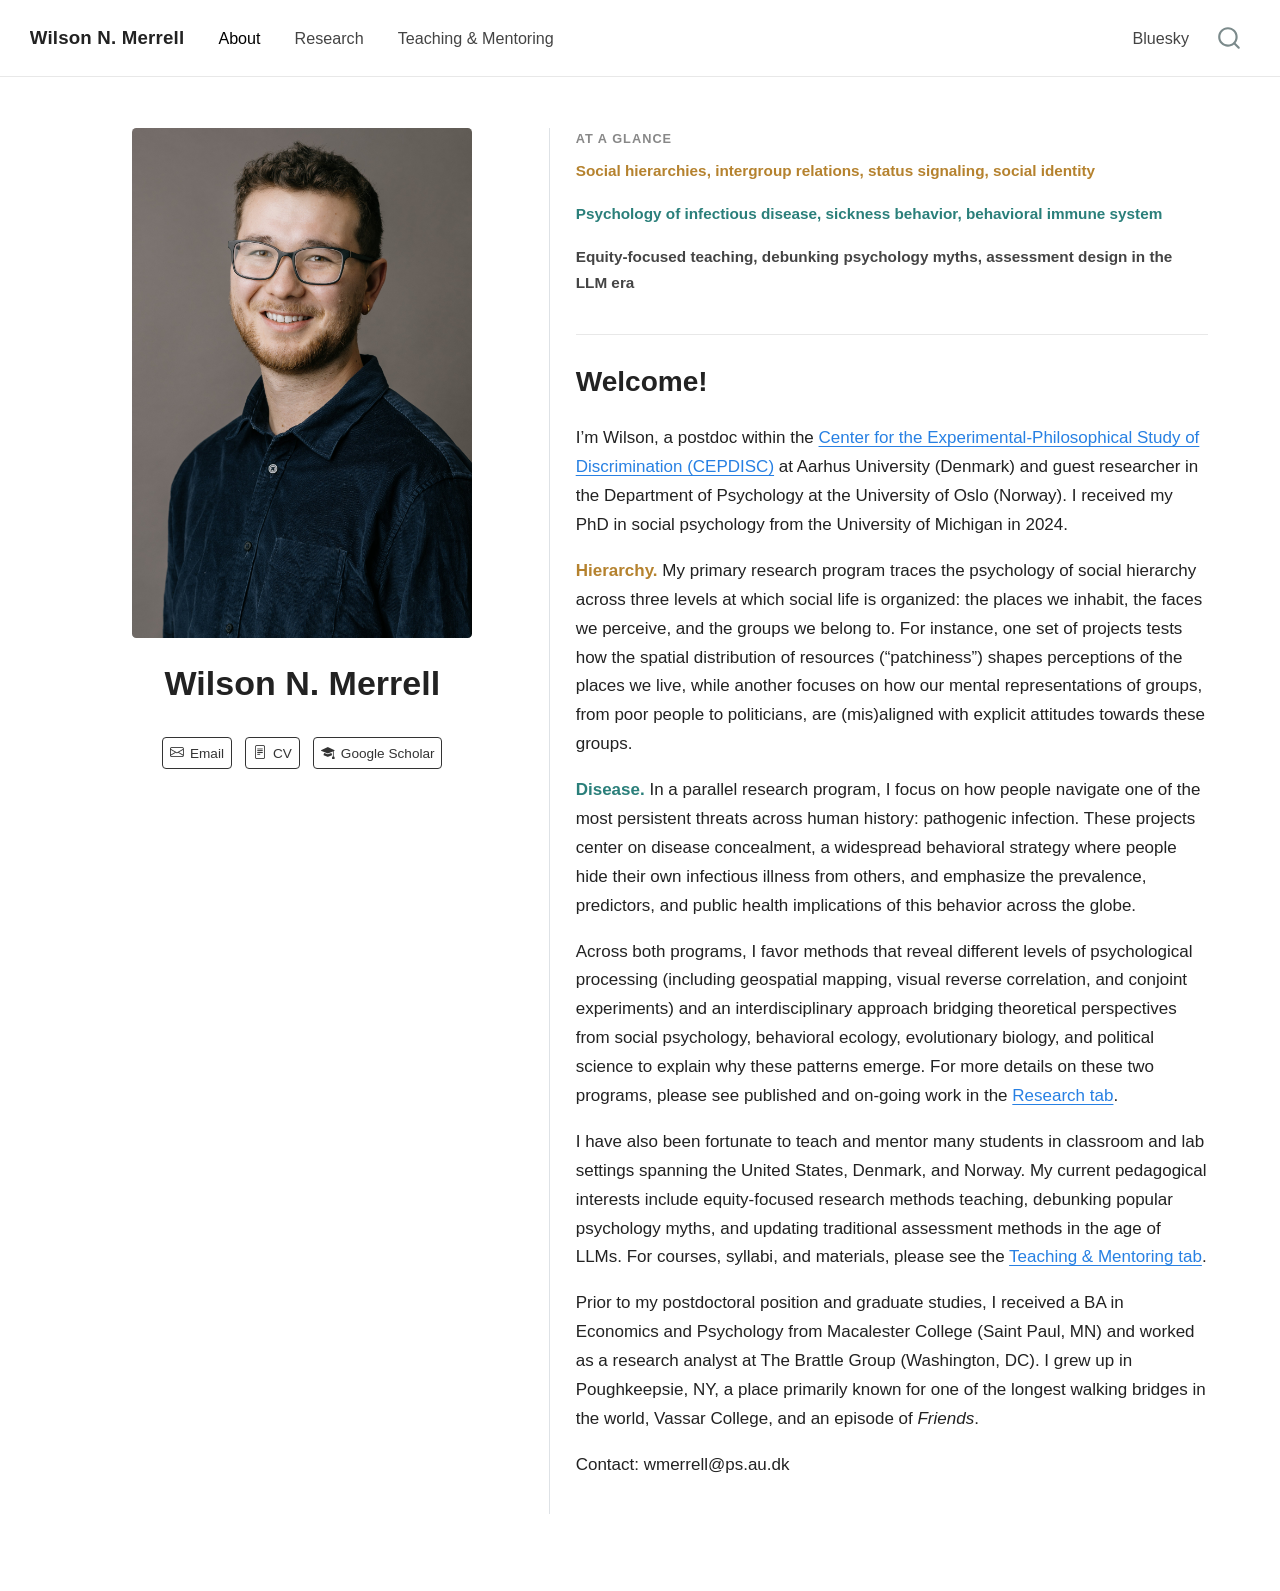
==== index.html @ 738766ba "Built site for gh-pages" ====
<!DOCTYPE html>
<html xmlns="http://www.w3.org/1999/xhtml" lang="en" xml:lang="en"><head>

<meta charset="utf-8">
<meta name="generator" content="quarto-1.10.18">

<meta name="viewport" content="width=device-width, initial-scale=1.0, user-scalable=yes">


<title>Wilson N. Merrell</title>
<style>
/* Default styles provided by pandoc.
** See https://pandoc.org/MANUAL.html#variables-for-html for config info.
*/
span.smallcaps{font-variant: small-caps;}
div.columns{display: flex; gap: 1.5em;}
div.column{flex: auto;}
@media screen {
div.columns{gap: min(4vw, 1.5em);}
div.column{overflow-x: auto;}
}
div.hanging-indent{margin-left: 1.5em; text-indent: -1.5em;}
ul.task-list{list-style: none;}
ul.task-list li input[type="checkbox"] {
  width: 0.8em;
  margin: 0 0.8em 0.2em -1em; /* quarto-specific, see https://github.com/quarto-dev/quarto-cli/issues/4556 */ 
  vertical-align: middle;
}
</style>


<script src="site_libs/quarto-nav/quarto-nav.js"></script>
<script src="site_libs/quarto-nav/headroom.min.js"></script>
<script src="site_libs/clipboard/clipboard.min.js"></script>
<script src="site_libs/quarto-search/autocomplete.umd.js"></script>
<script src="site_libs/quarto-search/fuse.min.js"></script>
<script src="site_libs/quarto-search/quarto-search.js"></script>
<meta name="quarto:offset" content="./">
<script src="site_libs/quarto-html/quarto.js" type="module"></script>
<script src="site_libs/quarto-html/tabsets/tabsets.js" type="module"></script>
<script src="site_libs/quarto-html/popper.min.js"></script>
<script src="site_libs/quarto-html/tippy.umd.min.js"></script>
<link href="site_libs/quarto-html/tippy.css" rel="stylesheet">
<link href="site_libs/quarto-html/quarto-syntax-highlighting-64a204ab8560d761af7679ceaba22944.css" rel="stylesheet" id="quarto-text-highlighting-styles">
<script src="site_libs/bootstrap/bootstrap.min.js"></script>
<link href="site_libs/bootstrap/bootstrap-icons.css" rel="stylesheet">
<link href="site_libs/bootstrap/bootstrap-e9e38fe0a8aa14e9d01fbd3919fcad00.min.css" rel="stylesheet" append-hash="true" id="quarto-bootstrap" data-mode="light">
<script id="quarto-search-options" type="application/json">{
  "location": "navbar",
  "copy-button": false,
  "collapse-after": 3,
  "panel-placement": "end",
  "type": "overlay",
  "limit": 50,
  "keyboard-shortcut": [
    "f",
    "/",
    "s"
  ],
  "show-item-context": false,
  "language": {
    "search-no-results-text": "No results",
    "search-matching-documents-text": "matching documents",
    "search-copy-link-title": "Copy link to search",
    "search-hide-matches-text": "Hide additional matches",
    "search-more-match-text": "more match in this document",
    "search-more-matches-text": "more matches in this document",
    "search-clear-button-title": "Clear",
    "search-text-placeholder": "",
    "search-detached-cancel-button-title": "Cancel",
    "search-submit-button-title": "Submit",
    "search-label": "Search"
  }
}</script>


<link rel="stylesheet" href="styles.css">
</head>

<body class="nav-fixed quarto-light">

<div id="quarto-search-results"></div>
  <header id="quarto-header" class="headroom fixed-top">
    <nav class="navbar navbar-expand-lg " data-bs-theme="dark">
      <div class="navbar-container container-fluid">
      <div class="navbar-brand-container mx-auto">
    <a class="navbar-brand" href="./index.html">
    <span class="navbar-title">Wilson N. Merrell</span>
    </a>
  </div>
            <div id="quarto-search" class="" title="Search"></div>
          <button class="navbar-toggler" type="button" data-bs-toggle="collapse" data-bs-target="#navbarCollapse" aria-controls="navbarCollapse" role="menu" aria-expanded="false" aria-label="Toggle navigation" onclick="if (window.quartoToggleHeadroom) { window.quartoToggleHeadroom(); }">
  <span class="navbar-toggler-icon"></span>
</button>
          <div class="collapse navbar-collapse" id="navbarCollapse">
            <ul class="navbar-nav navbar-nav-scroll me-auto">
  <li class="nav-item">
    <a class="nav-link active" href="./index.html" aria-current="page"> 
<span class="menu-text">About</span></a>
  </li>  
  <li class="nav-item">
    <a class="nav-link" href="./research.html"> 
<span class="menu-text">Research</span></a>
  </li>  
  <li class="nav-item">
    <a class="nav-link" href="./teaching-mentoring.html"> 
<span class="menu-text">Teaching &amp; Mentoring</span></a>
  </li>  
</ul>
            <ul class="navbar-nav navbar-nav-scroll ms-auto">
  <li class="nav-item">
    <a class="nav-link" href="https://bsky.app/profile/wilsonmerrell.bsky.social"> 
<span class="menu-text">Bluesky</span></a>
  </li>  
</ul>
          </div> <!-- /navcollapse -->
            <div class="quarto-navbar-tools">
</div>
      </div> <!-- /container-fluid -->
    </nav>
</header>
<!-- content -->
<div id="quarto-content" class="quarto-container page-columns page-rows-contents page-layout-full page-navbar">
<!-- sidebar -->
<!-- margin-sidebar -->
    
<!-- main -->
<div class="quarto-about-trestles column-page">
  <div class="about-entity">
    <img src="images/portrait.jpg" alt="Wilson N. Merrell" class="about-image
  rounded " style="width: 20em;">
<header id="title-block-header" class="quarto-title-block default">
<div class="quarto-title">
<h1 class="title">Wilson N. Merrell</h1>
</div>
<div class="quarto-title-meta column-page">
  </div>
</header>
    <div class="about-links">
  <a href="mailto:wmerrell@ps.au.dk" class="about-link" rel="" target="_blank">
    <i class="bi bi-envelope"></i>
     <span class="about-link-text">Email</span>
  </a>
  <a href="https://docs.google.com/document/d/1D-XhHOa9tuIj76mlPQodSLwbSvlDAktx/edit?usp=drive_link&amp;ouid=107821746053919011512&amp;rtpof=true&amp;sd=true" class="about-link" rel="noopener" target="_blank">
    <i class="bi bi-file-text"></i>
     <span class="about-link-text">CV</span>
  </a>
  <a href="https://scholar.google.com/citations?user=fwDh3l4AAAAJ&amp;hl=en" class="about-link" rel="noopener" target="_blank">
    <i class="bi bi-mortarboard-fill"></i>
     <span class="about-link-text">Google Scholar</span>
  </a>
</div>
  </div>
  <div class="about-contents"><main class="content column-page" id="quarto-document-content">
<div class="at-a-glance">
<div class="glance-label">
At a Glance
</div>
<p><span class="glance-line hierarchy">Social hierarchies, intergroup relations, status signaling, social identity</span></p>
<p><span class="glance-line disease">Psychology of infectious disease, sickness behavior, behavioral immune system</span></p>
<p><span class="glance-line pedagogy">Equity-focused teaching, debunking psychology myths, assessment design in the LLM era</span></p>
</div>
<section id="welcome" class="level2">
<h2 data-anchor-id="welcome">Welcome!</h2>
<p>I’m Wilson, a postdoc within the <a href="https://cepdisc.au.dk/">Center for the Experimental-Philosophical Study of Discrimination (CEPDISC)</a> at Aarhus University (Denmark) and guest researcher in the Department of Psychology at the University of Oslo (Norway). I received my PhD in social psychology from the University of Michigan in 2024.</p>
<p><span class="lead-in hierarchy">Hierarchy.</span> My primary research program traces the psychology of social hierarchy across three levels at which social life is organized: the places we inhabit, the faces we perceive, and the groups we belong to. For instance, one set of projects tests how the spatial distribution of resources (“patchiness”) shapes perceptions of the places we live, while another focuses on how our mental representations of groups, from poor people to politicians, are (mis)aligned with explicit attitudes towards these groups.</p>
<p><span class="lead-in disease">Disease.</span> In a parallel research program, I focus on how people navigate one of the most persistent threats across human history: pathogenic infection. These projects center on disease concealment, a widespread behavioral strategy where people hide their own infectious illness from others, and emphasize the prevalence, predictors, and public health implications of this behavior across the globe.</p>
<p>Across both programs, I favor methods that reveal different levels of psychological processing (including geospatial mapping, visual reverse correlation, and conjoint experiments) and an interdisciplinary approach bridging theoretical perspectives from social psychology, behavioral ecology, evolutionary biology, and political science to explain why these patterns emerge. For more details on these two programs, please see published and on-going work in the <a href="./research.html">Research tab</a>.</p>
<p>I have also been fortunate to teach and mentor many students in classroom and lab settings spanning the United States, Denmark, and Norway. My current pedagogical interests include equity-focused research methods teaching, debunking popular psychology myths, and updating traditional assessment methods in the age of LLMs. For courses, syllabi, and materials, please see the <a href="./teaching-mentoring.html">Teaching &amp; Mentoring tab</a>.</p>
<p>Prior to my postdoctoral position and graduate studies, I received a BA in Economics and Psychology from Macalester College (Saint Paul, MN) and worked as a research analyst at The Brattle Group (Washington, DC). I grew up in Poughkeepsie, NY, a place primarily known for one of the longest walking bridges in the world, Vassar College, and an episode of <em>Friends</em>.</p>
<p>Contact: wmerrell@ps.au.dk</p>


</section>
</main></div>
</div>
 <!-- /main -->
<script id="quarto-html-after-body" type="application/javascript">
  window.document.addEventListener("DOMContentLoaded", function (event) {
    const isCodeAnnotation = (el) => {
      for (const clz of el.classList) {
        if (clz.startsWith('code-annotation-')) {                     
          return true;
        }
      }
      return false;
    }
    const onCopySuccess = function(e) {
      // button target
      const button = e.trigger;
      // don't keep focus
      button.blur();
      // flash "checked"
      button.classList.add('code-copy-button-checked');
      var currentTitle = button.getAttribute("title");
      button.setAttribute("title", "Copied!");
      let tooltip;
      if (window.bootstrap) {
        button.setAttribute("data-bs-toggle", "tooltip");
        button.setAttribute("data-bs-placement", "left");
        button.setAttribute("data-bs-title", "Copied!");
        tooltip = new bootstrap.Tooltip(button, 
          { trigger: "manual", 
            customClass: "code-copy-button-tooltip",
            offset: [0, -8]});
        tooltip.show();    
      }
      setTimeout(function() {
        if (tooltip) {
          tooltip.hide();
          button.removeAttribute("data-bs-title");
          button.removeAttribute("data-bs-toggle");
          button.removeAttribute("data-bs-placement");
        }
        button.setAttribute("title", currentTitle);
        button.classList.remove('code-copy-button-checked');
      }, 1000);
      // clear code selection
      e.clearSelection();
    }
    const getTextToCopy = function(trigger) {
      const outerScaffold = trigger.parentElement.cloneNode(true);
      const codeEl = outerScaffold.querySelector('code');
      for (const childEl of codeEl.children) {
        if (isCodeAnnotation(childEl)) {
          childEl.remove();
        }
      }
      return codeEl.innerText;
    }
    const clipboard = new window.ClipboardJS('.code-copy-button:not([data-in-quarto-modal])', {
      text: getTextToCopy
    });
    clipboard.on('success', onCopySuccess);
    if (window.document.getElementById('quarto-embedded-source-code-modal')) {
      const clipboardModal = new window.ClipboardJS('.code-copy-button[data-in-quarto-modal]', {
        text: getTextToCopy,
        container: window.document.getElementById('quarto-embedded-source-code-modal')
      });
      clipboardModal.on('success', onCopySuccess);
    }
      var localhostRegex = new RegExp(/^(?:http|https):\/\/localhost\:?[0-9]*\//);
      var mailtoRegex = new RegExp(/^mailto:/);
        var filterRegex = new RegExp("https:\/\/wnmerrell\.github\.io\/personal-website\/");
      var isInternal = (href) => {
          return filterRegex.test(href) || localhostRegex.test(href) || mailtoRegex.test(href);
      }
      // Inspect non-navigation links and adorn them if external
     var links = window.document.querySelectorAll('a[href]:not(.nav-link):not(.navbar-brand):not(.toc-action):not(.sidebar-link):not(.sidebar-item-toggle):not(.pagination-link):not(.no-external):not([aria-hidden]):not(.dropdown-item):not(.quarto-navigation-tool):not(.about-link)');
      for (var i=0; i<links.length; i++) {
        const link = links[i];
        if (!isInternal(link.href)) {
          // undo the damage that might have been done by quarto-nav.js in the case of
          // links that we want to consider external
          if (link.dataset.originalHref !== undefined) {
            link.href = link.dataset.originalHref;
          }
        }
      }
    function tippyHover(el, contentFn, onTriggerFn, onUntriggerFn) {
      const config = {
        allowHTML: true,
        maxWidth: 500,
        delay: 100,
        arrow: false,
        appendTo: function(el) {
            return el.parentElement;
        },
        interactive: true,
        interactiveBorder: 10,
        theme: 'quarto',
        placement: 'bottom-start',
      };
      if (contentFn) {
        config.content = contentFn;
      }
      if (onTriggerFn) {
        config.onTrigger = onTriggerFn;
      }
      if (onUntriggerFn) {
        config.onUntrigger = onUntriggerFn;
      }
      window.tippy(el, config); 
    }
    const noterefs = window.document.querySelectorAll('a[role="doc-noteref"]');
    for (var i=0; i<noterefs.length; i++) {
      const ref = noterefs[i];
      tippyHover(ref, function() {
        // use id or data attribute instead here
        let href = ref.getAttribute('data-footnote-href') || ref.getAttribute('href');
        try { href = new URL(href).hash; } catch {}
        const id = href.replace(/^#\/?/, "");
        const note = window.document.getElementById(id);
        if (note) {
          return note.innerHTML;
        } else {
          return "";
        }
      });
    }
    const xrefs = window.document.querySelectorAll('a.quarto-xref');
    const processXRef = (id, note) => {
      // Strip column container classes
      const stripColumnClz = (el) => {
        el.classList.remove("page-full", "page-columns");
        if (el.children) {
          for (const child of el.children) {
            stripColumnClz(child);
          }
        }
      }
      stripColumnClz(note)
      if (id === null || id.startsWith('sec-')) {
        // Special case sections, only their first couple elements
        const container = document.createElement("div");
        if (note.children && note.children.length > 2) {
          container.appendChild(note.children[0].cloneNode(true));
          for (let i = 1; i < note.children.length; i++) {
            const child = note.children[i];
            if (child.tagName === "P" && child.innerText === "") {
              continue;
            } else {
              container.appendChild(child.cloneNode(true));
              break;
            }
          }
          if (window.Quarto?.typesetMath) {
            window.Quarto.typesetMath(container);
          }
          return container.innerHTML
        } else {
          if (window.Quarto?.typesetMath) {
            window.Quarto.typesetMath(note);
          }
          return note.innerHTML;
        }
      } else {
        // Remove any anchor links if they are present
        const anchorLink = note.querySelector('a.anchorjs-link');
        if (anchorLink) {
          anchorLink.remove();
        }
        if (window.Quarto?.typesetMath) {
          window.Quarto.typesetMath(note);
        }
        if (note.classList.contains("callout")) {
          return note.outerHTML;
        } else {
          return note.innerHTML;
        }
      }
    }
    for (var i=0; i<xrefs.length; i++) {
      const xref = xrefs[i];
      tippyHover(xref, undefined, function(instance) {
        instance.disable();
        let url = xref.getAttribute('href');
        let hash = undefined; 
        if (url.startsWith('#')) {
          hash = url;
        } else {
          try { hash = new URL(url).hash; } catch {}
        }
        if (hash) {
          const id = hash.replace(/^#\/?/, "");
          const note = window.document.getElementById(id);
          if (note !== null) {
            try {
              const html = processXRef(id, note.cloneNode(true));
              instance.setContent(html);
            } finally {
              instance.enable();
              instance.show();
            }
          } else {
            // See if we can fetch this
            fetch(url.split('#')[0])
            .then(res => res.text())
            .then(html => {
              const parser = new DOMParser();
              const htmlDoc = parser.parseFromString(html, "text/html");
              const note = htmlDoc.getElementById(id);
              if (note !== null) {
                const html = processXRef(id, note);
                instance.setContent(html);
              } 
            }).finally(() => {
              instance.enable();
              instance.show();
            });
          }
        } else {
          // See if we can fetch a full url (with no hash to target)
          // This is a special case and we should probably do some content thinning / targeting
          fetch(url)
          .then(res => res.text())
          .then(html => {
            const parser = new DOMParser();
            const htmlDoc = parser.parseFromString(html, "text/html");
            const note = htmlDoc.querySelector('main.content');
            if (note !== null) {
              // This should only happen for chapter cross references
              // (since there is no id in the URL)
              // remove the first header
              if (note.children.length > 0 && note.children[0].tagName === "HEADER") {
                note.children[0].remove();
              }
              const html = processXRef(null, note);
              instance.setContent(html);
            } 
          }).finally(() => {
            instance.enable();
            instance.show();
          });
        }
      }, function(instance) {
      });
    }
        let selectedAnnoteEl;
        const selectorForAnnotation = ( cell, annotation) => {
          let cellAttr = 'data-code-cell="' + cell + '"';
          let lineAttr = 'data-code-annotation="' +  annotation + '"';
          const selector = 'span[' + cellAttr + '][' + lineAttr + ']';
          return selector;
        }
        const selectCodeLines = (annoteEl) => {
          const doc = window.document;
          const targetCell = annoteEl.getAttribute("data-target-cell");
          const targetAnnotation = annoteEl.getAttribute("data-target-annotation");
          const annoteSpan = window.document.querySelector(selectorForAnnotation(targetCell, targetAnnotation));
          const lines = annoteSpan.getAttribute("data-code-lines").split(",");
          const lineIds = lines.map((line) => {
            return targetCell + "-" + line;
          })
          let top = null;
          let height = null;
          let parent = null;
          if (lineIds.length > 0) {
              //compute the position of the single el (top and bottom and make a div)
              const el = window.document.getElementById(lineIds[0]);
              top = el.offsetTop;
              height = el.offsetHeight;
              parent = el.parentElement.parentElement;
            if (lineIds.length > 1) {
              const lastEl = window.document.getElementById(lineIds[lineIds.length - 1]);
              const bottom = lastEl.offsetTop + lastEl.offsetHeight;
              height = bottom - top;
            }
            if (top !== null && height !== null && parent !== null) {
              // cook up a div (if necessary) and position it 
              let div = window.document.getElementById("code-annotation-line-highlight");
              if (div === null) {
                div = window.document.createElement("div");
                div.setAttribute("id", "code-annotation-line-highlight");
                div.style.position = 'absolute';
                parent.appendChild(div);
              }
              div.style.top = top - 2 + "px";
              div.style.height = height + 4 + "px";
              div.style.left = 0;
              let gutterDiv = window.document.getElementById("code-annotation-line-highlight-gutter");
              if (gutterDiv === null) {
                gutterDiv = window.document.createElement("div");
                gutterDiv.setAttribute("id", "code-annotation-line-highlight-gutter");
                gutterDiv.style.position = 'absolute';
                const codeCell = window.document.getElementById(targetCell);
                const gutter = codeCell.querySelector('.code-annotation-gutter');
                gutter.appendChild(gutterDiv);
              }
              gutterDiv.style.top = top - 2 + "px";
              gutterDiv.style.height = height + 4 + "px";
            }
            selectedAnnoteEl = annoteEl;
          }
        };
        const unselectCodeLines = () => {
          const elementsIds = ["code-annotation-line-highlight", "code-annotation-line-highlight-gutter"];
          elementsIds.forEach((elId) => {
            const div = window.document.getElementById(elId);
            if (div) {
              div.remove();
            }
          });
          selectedAnnoteEl = undefined;
        };
          // Handle positioning of the toggle
      window.addEventListener(
        "resize",
        throttle(() => {
          elRect = undefined;
          if (selectedAnnoteEl) {
            selectCodeLines(selectedAnnoteEl);
          }
        }, 10)
      );
      function throttle(fn, ms) {
      let throttle = false;
      let timer;
        return (...args) => {
          if(!throttle) { // first call gets through
              fn.apply(this, args);
              throttle = true;
          } else { // all the others get throttled
              if(timer) clearTimeout(timer); // cancel #2
              timer = setTimeout(() => {
                fn.apply(this, args);
                timer = throttle = false;
              }, ms);
          }
        };
      }
        // Attach click handler to the DT
        const annoteDls = window.document.querySelectorAll('dt[data-target-cell]');
        for (const annoteDlNode of annoteDls) {
          annoteDlNode.addEventListener('click', (event) => {
            const clickedEl = event.target;
            if (clickedEl !== selectedAnnoteEl) {
              unselectCodeLines();
              const activeEl = window.document.querySelector('dt[data-target-cell].code-annotation-active');
              if (activeEl) {
                activeEl.classList.remove('code-annotation-active');
              }
              selectCodeLines(clickedEl);
              clickedEl.classList.add('code-annotation-active');
            } else {
              // Unselect the line
              unselectCodeLines();
              clickedEl.classList.remove('code-annotation-active');
            }
          });
        }
    const findCites = (el) => {
      const parentEl = el.parentElement;
      if (parentEl) {
        const cites = parentEl.dataset.cites;
        if (cites) {
          return {
            el,
            cites: cites.split(' ')
          };
        } else {
          return findCites(el.parentElement)
        }
      } else {
        return undefined;
      }
    };
    var bibliorefs = window.document.querySelectorAll('a[role="doc-biblioref"]');
    for (var i=0; i<bibliorefs.length; i++) {
      const ref = bibliorefs[i];
      const citeInfo = findCites(ref);
      if (citeInfo) {
        tippyHover(citeInfo.el, function() {
          var popup = window.document.createElement('div');
          citeInfo.cites.forEach(function(cite) {
            var citeDiv = window.document.createElement('div');
            citeDiv.classList.add('hanging-indent');
            citeDiv.classList.add('csl-entry');
            var biblioDiv = window.document.getElementById('ref-' + cite);
            if (biblioDiv) {
              citeDiv.innerHTML = biblioDiv.innerHTML;
            }
            popup.appendChild(citeDiv);
          });
          return popup.innerHTML;
        });
      }
    }
  });
  </script>
</div> <!-- /content -->
<script type="text/javascript" src="https://d1bxh8uas1mnw7.cloudfront.net/assets/embed.js"></script>
<script data-goatcounter="https://wilsonmerrell.goatcounter.com/count" async="" src="//gc.zgo.at/count.js"></script>




</body></html>
---- site_libs/quarto-html/tippy.css ----
.tippy-box[data-animation=fade][data-state=hidden]{opacity:0}[data-tippy-root]{max-width:calc(100vw - 10px)}.tippy-box{position:relative;background-color:#333;color:#fff;border-radius:4px;font-size:14px;line-height:1.4;white-space:normal;outline:0;transition-property:transform,visibility,opacity}.tippy-box[data-placement^=top]>.tippy-arrow{bottom:0}.tippy-box[data-placement^=top]>.tippy-arrow:before{bottom:-7px;left:0;border-width:8px 8px 0;border-top-color:initial;transform-origin:center top}.tippy-box[data-placement^=bottom]>.tippy-arrow{top:0}.tippy-box[data-placement^=bottom]>.tippy-arrow:before{top:-7px;left:0;border-width:0 8px 8px;border-bottom-color:initial;transform-origin:center bottom}.tippy-box[data-placement^=left]>.tippy-arrow{right:0}.tippy-box[data-placement^=left]>.tippy-arrow:before{border-width:8px 0 8px 8px;border-left-color:initial;right:-7px;transform-origin:center left}.tippy-box[data-placement^=right]>.tippy-arrow{left:0}.tippy-box[data-placement^=right]>.tippy-arrow:before{left:-7px;border-width:8px 8px 8px 0;border-right-color:initial;transform-origin:center right}.tippy-box[data-inertia][data-state=visible]{transition-timing-function:cubic-bezier(.54,1.5,.38,1.11)}.tippy-arrow{width:16px;height:16px;color:#333}.tippy-arrow:before{content:"";position:absolute;border-color:transparent;border-style:solid}.tippy-content{position:relative;padding:5px 9px;z-index:1}
---- site_libs/quarto-html/quarto-syntax-highlighting-64a204ab8560d761af7679ceaba22944.css ----
/* quarto syntax highlight colors */
:root {
  --quarto-hl-ot-color: #003B4F;
  --quarto-hl-at-color: #657422;
  --quarto-hl-ss-color: #20794D;
  --quarto-hl-an-color: #5E5E5E;
  --quarto-hl-fu-color: #4758AB;
  --quarto-hl-st-color: #20794D;
  --quarto-hl-cf-color: #003B4F;
  --quarto-hl-op-color: #5E5E5E;
  --quarto-hl-er-color: #AD0000;
  --quarto-hl-bn-color: #AD0000;
  --quarto-hl-al-color: #AD0000;
  --quarto-hl-va-color: #111111;
  --quarto-hl-bu-color: inherit;
  --quarto-hl-ex-color: inherit;
  --quarto-hl-pp-color: #AD0000;
  --quarto-hl-in-color: #5E5E5E;
  --quarto-hl-vs-color: #20794D;
  --quarto-hl-wa-color: #5E5E5E;
  --quarto-hl-do-color: #5E5E5E;
  --quarto-hl-im-color: #00769E;
  --quarto-hl-ch-color: #20794D;
  --quarto-hl-dt-color: #AD0000;
  --quarto-hl-fl-color: #AD0000;
  --quarto-hl-co-color: #5E5E5E;
  --quarto-hl-cv-color: #5E5E5E;
  --quarto-hl-cn-color: #8f5902;
  --quarto-hl-sc-color: #5E5E5E;
  --quarto-hl-dv-color: #AD0000;
  --quarto-hl-kw-color: #003B4F;
}

/* other quarto variables */
:root {
  --quarto-font-monospace: SFMono-Regular, Menlo, Monaco, Consolas, "Liberation Mono", "Courier New", monospace;
}

/* syntax highlight based on Pandoc's rules */
pre > code.sourceCode > span {
  color: #003B4F;
}

code.sourceCode > span {
  color: #003B4F;
}

div.sourceCode,
div.sourceCode pre.sourceCode {
  color: #003B4F;
}

/* Normal */
code span {
  color: #003B4F;
}

/* Alert */
code span.al {
  color: #AD0000;
  font-style: inherit;
}

/* Annotation */
code span.an {
  color: #5E5E5E;
  font-style: inherit;
}

/* Attribute */
code span.at {
  color: #657422;
  font-style: inherit;
}

/* BaseN */
code span.bn {
  color: #AD0000;
  font-style: inherit;
}

/* BuiltIn */
code span.bu {
  font-style: inherit;
}

/* ControlFlow */
code span.cf {
  color: #003B4F;
  font-weight: bold;
  font-style: inherit;
}

/* Char */
code span.ch {
  color: #20794D;
  font-style: inherit;
}

/* Constant */
code span.cn {
  color: #8f5902;
  font-style: inherit;
}

/* Comment */
code span.co {
  color: #5E5E5E;
  font-style: inherit;
}

/* CommentVar */
code span.cv {
  color: #5E5E5E;
  font-style: italic;
}

/* Documentation */
code span.do {
  color: #5E5E5E;
  font-style: italic;
}

/* DataType */
code span.dt {
  color: #AD0000;
  font-style: inherit;
}

/* DecVal */
code span.dv {
  color: #AD0000;
  font-style: inherit;
}

/* Error */
code span.er {
  color: #AD0000;
  font-style: inherit;
}

/* Extension */
code span.ex {
  font-style: inherit;
}

/* Float */
code span.fl {
  color: #AD0000;
  font-style: inherit;
}

/* Function */
code span.fu {
  color: #4758AB;
  font-style: inherit;
}

/* Import */
code span.im {
  color: #00769E;
  font-style: inherit;
}

/* Information */
code span.in {
  color: #5E5E5E;
  font-style: inherit;
}

/* Keyword */
code span.kw {
  color: #003B4F;
  font-weight: bold;
  font-style: inherit;
}

/* Operator */
code span.op {
  color: #5E5E5E;
  font-style: inherit;
}

/* Other */
code span.ot {
  color: #003B4F;
  font-style: inherit;
}

/* Preprocessor */
code span.pp {
  color: #AD0000;
  font-style: inherit;
}

/* SpecialChar */
code span.sc {
  color: #5E5E5E;
  font-style: inherit;
}

/* SpecialString */
code span.ss {
  color: #20794D;
  font-style: inherit;
}

/* String */
code span.st {
  color: #20794D;
  font-style: inherit;
}

/* Variable */
code span.va {
  color: #111111;
  font-style: inherit;
}

/* VerbatimString */
code span.vs {
  color: #20794D;
  font-style: inherit;
}

/* Warning */
code span.wa {
  color: #5E5E5E;
  font-style: italic;
}

.prevent-inlining {
  content: "</";
}

/*# sourceMappingURL=9d8d5bb603a83b8298b89080a598c93b.css.map */
---- styles.css ----
/* ─── Typography & Body ─────────────────────────────────────────── */
body {
  font-family: "Helvetica Neue", Helvetica, Arial, sans-serif;
  font-size: 1rem;
  line-height: 1.7;
  color: #222;
}

/* ─── Research-program accent colors ────────────────────────────── */
:root {
  --accent-hierarchy: #b5822e;
  --accent-disease: #2a7f7a;
}

.lead-in {
  font-weight: 700;
}

.lead-in.hierarchy {
  color: var(--accent-hierarchy);
}

.lead-in.disease {
  color: var(--accent-disease);
}

/* ─── At a Glance block ──────────────────────────────────────────── */
.at-a-glance {
  margin-bottom: 1.75rem;
  padding-bottom: 1.25rem;
  border-bottom: 1px solid #e8e8e8;
}

.glance-label {
  font-size: 0.75rem;
  font-weight: 700;
  letter-spacing: 0.08em;
  text-transform: uppercase;
  color: #888;
  margin-bottom: 0.5rem;
}

.glance-line {
  display: block;
  font-size: 0.9rem;
  font-weight: 600;
  margin: 0.3rem 0;
}

.glance-line.hierarchy {
  color: var(--accent-hierarchy);
}

.glance-line.disease {
  color: var(--accent-disease);
}

.glance-line.pedagogy {
  color: #444;
}

/* ─── Navbar ────────────────────────────────────────────────────── */
.navbar {
  border-bottom: 1px solid #e8e8e8;
  padding: 1rem 1.5rem;
}

.navbar-brand {
  font-weight: 600;
  font-size: 1.1rem;
  letter-spacing: 0.01em;
  color: #222 !important;
}

.navbar-nav .nav-link {
  color: #444 !important;
  font-size: 0.95rem;
  padding: 0 1rem !important;
}

.navbar-nav .nav-link:hover,
.navbar-nav .nav-link.active {
  color: #000 !important;
}

/* ─── About / Home page (trestles template) ─────────────────────── */
#quarto-content .about-entity .about-image {
  border-radius: 6px;
  max-width: 100%;
  object-fit: cover;
}

.about-entity .about-links {
  margin-top: 1rem;
}

.about-link {
  border: 1px solid #ccc;
  color: #333 !important;
  border-radius: 4px;
  font-size: 0.875rem;
}

.about-link:hover {
  background-color: #f5f5f5;
  border-color: #999;
}

/* ─── Research page two-column layout ───────────────────────────── */
.research-columns {
  display: grid;
  grid-template-columns: repeat(auto-fit, minmax(340px, 1fr));
  gap: 4rem;
  align-items: start;
}

@media (min-width: 768px) {
  .research-column + .research-column {
    border-left: 1px solid #d8d8d8;
    padding-left: 2.5rem;
  }
}

.research-column {
  border-top: 3px solid transparent;
  padding-top: 1.25rem;
}

.research-column.hierarchy {
  border-top-color: var(--accent-hierarchy);
}

.research-column.disease {
  border-top-color: var(--accent-disease);
}

.research-column.hierarchy h2 {
  color: var(--accent-hierarchy);
}

.research-column.disease h2 {
  color: var(--accent-disease);
}

.research-column.hierarchy details summary::before {
  color: var(--accent-hierarchy);
}

.research-column.disease details summary::before {
  color: var(--accent-disease);
}

/* ─── Teaching page banner ───────────────────────────────────────── */
.teaching-banner {
  width: 100%;
  max-width: 600px;
  border-radius: 6px;
  display: block;
  margin-bottom: 1.5rem;
}

/* ─── Research page banners ─────────────────────────────────────── */
.research-banner {
  width: 100%;
  max-width: 420px;
  height: 200px;
  object-fit: cover;
  border-radius: 6px;
  display: block;
  margin-bottom: 1rem;
}

/* ─── Publication lists ─────────────────────────────────────────── */
.quarto-title-block {
  margin-bottom: 1.5rem;
}

p + p {
  margin-top: 0.25rem;
}

/* ─── General link colors ────────────────────────────────────────── */
a {
  color: #2780e3;
}

a:hover {
  color: #1a5fad;
}

/* ─── Horizontal rules ──────────────────────────────────────────── */
hr {
  border: none;
  border-top: 1px solid #e8e8e8;
  margin: 2rem 0;
}

/* ─── Collapsible publication sections ──────────────────────────── */
details {
  margin: 1.5rem 0;
  border-top: 1px solid #e8e8e8;
  padding-top: 0.75rem;
}

details summary {
  cursor: pointer;
  font-weight: 600;
  font-size: 1.05rem;
  list-style: none;
}

details summary::-webkit-details-marker {
  display: none;
}

details summary::before {
  content: "▸";
  display: inline-block;
  width: 1em;
  transition: transform 0.15s ease;
}

details[open] summary::before {
  transform: rotate(90deg);
}

details summary ~ * {
  margin-top: 1rem;
}

/* ─── Publication entries with Altmetric badges ─────────────────── */
.pub-entry {
  display: flex;
  align-items: flex-start;
  justify-content: space-between;
  gap: 1.25rem;
  margin-bottom: 1.25rem;
}

.pub-entry .pub-citation {
  flex: 1;
}

.pub-entry .altmetric-embed {
  flex-shrink: 0;
  margin-top: 0.15rem;
}

/* ─── Footer ────────────────────────────────────────────────────── */
.nav-footer {
  border-top: 1px solid #e8e8e8;
  font-size: 0.8rem;
  color: #888;
}
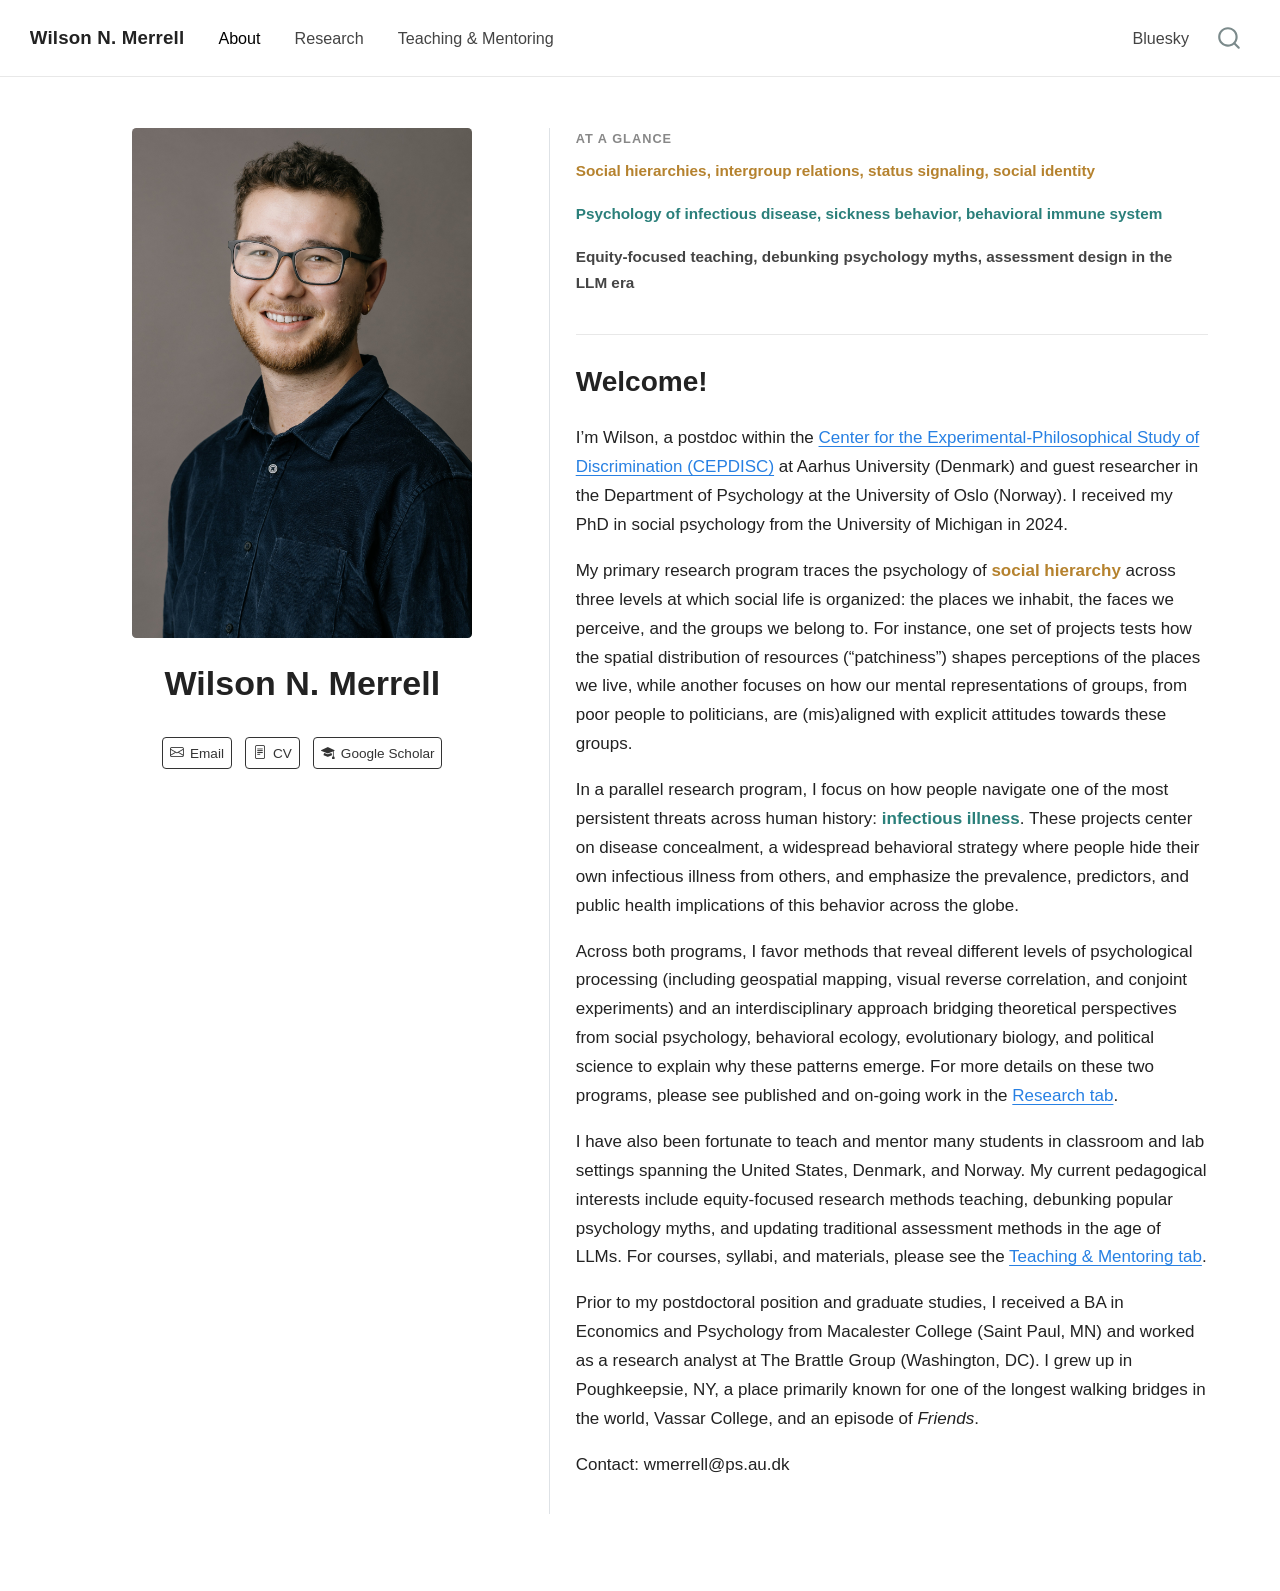
==== commit e9232237: "Built site for gh-pages" ====
--- a/index.html
+++ b/index.html
@@ -163,8 +163,8 @@
 <section id="welcome" class="level2">
 <h2 data-anchor-id="welcome">Welcome!</h2>
 <p>I’m Wilson, a postdoc within the <a href="https://cepdisc.au.dk/">Center for the Experimental-Philosophical Study of Discrimination (CEPDISC)</a> at Aarhus University (Denmark) and guest researcher in the Department of Psychology at the University of Oslo (Norway). I received my PhD in social psychology from the University of Michigan in 2024.</p>
-<p><span class="lead-in hierarchy">Hierarchy.</span> My primary research program traces the psychology of social hierarchy across three levels at which social life is organized: the places we inhabit, the faces we perceive, and the groups we belong to. For instance, one set of projects tests how the spatial distribution of resources (“patchiness”) shapes perceptions of the places we live, while another focuses on how our mental representations of groups, from poor people to politicians, are (mis)aligned with explicit attitudes towards these groups.</p>
-<p><span class="lead-in disease">Disease.</span> In a parallel research program, I focus on how people navigate one of the most persistent threats across human history: pathogenic infection. These projects center on disease concealment, a widespread behavioral strategy where people hide their own infectious illness from others, and emphasize the prevalence, predictors, and public health implications of this behavior across the globe.</p>
+<p>My primary research program traces the psychology of <span class="lead-in hierarchy">social hierarchy</span> across three levels at which social life is organized: the places we inhabit, the faces we perceive, and the groups we belong to. For instance, one set of projects tests how the spatial distribution of resources (“patchiness”) shapes perceptions of the places we live, while another focuses on how our mental representations of groups, from poor people to politicians, are (mis)aligned with explicit attitudes towards these groups.</p>
+<p>In a parallel research program, I focus on how people navigate one of the most persistent threats across human history: <span class="lead-in disease">infectious illness</span>. These projects center on disease concealment, a widespread behavioral strategy where people hide their own infectious illness from others, and emphasize the prevalence, predictors, and public health implications of this behavior across the globe.</p>
 <p>Across both programs, I favor methods that reveal different levels of psychological processing (including geospatial mapping, visual reverse correlation, and conjoint experiments) and an interdisciplinary approach bridging theoretical perspectives from social psychology, behavioral ecology, evolutionary biology, and political science to explain why these patterns emerge. For more details on these two programs, please see published and on-going work in the <a href="./research.html">Research tab</a>.</p>
 <p>I have also been fortunate to teach and mentor many students in classroom and lab settings spanning the United States, Denmark, and Norway. My current pedagogical interests include equity-focused research methods teaching, debunking popular psychology myths, and updating traditional assessment methods in the age of LLMs. For courses, syllabi, and materials, please see the <a href="./teaching-mentoring.html">Teaching &amp; Mentoring tab</a>.</p>
 <p>Prior to my postdoctoral position and graduate studies, I received a BA in Economics and Psychology from Macalester College (Saint Paul, MN) and worked as a research analyst at The Brattle Group (Washington, DC). I grew up in Poughkeepsie, NY, a place primarily known for one of the longest walking bridges in the world, Vassar College, and an episode of <em>Friends</em>.</p>
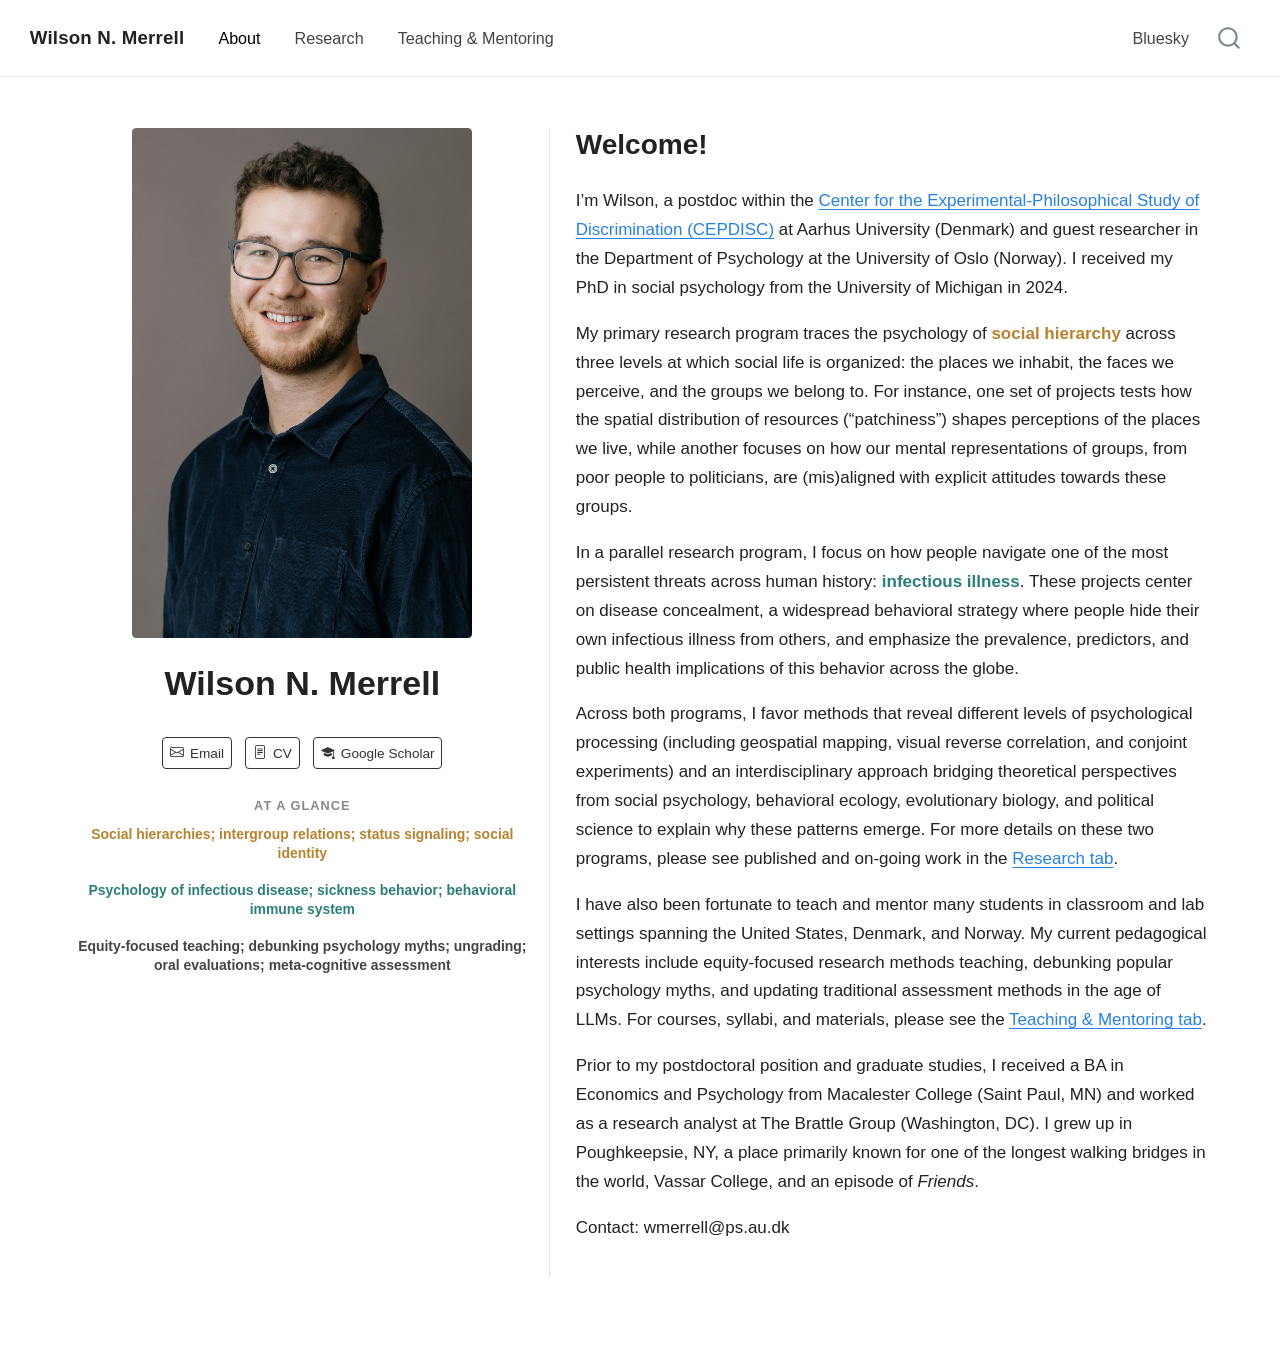
==== commit 40e2cb72: "Built site for gh-pages" ====
--- a/index.html
+++ b/index.html
@@ -156,9 +156,9 @@
 <div class="glance-label">
 At a Glance
 </div>
-<p><span class="glance-line hierarchy">Social hierarchies, intergroup relations, status signaling, social identity</span></p>
-<p><span class="glance-line disease">Psychology of infectious disease, sickness behavior, behavioral immune system</span></p>
-<p><span class="glance-line pedagogy">Equity-focused teaching, debunking psychology myths, assessment design in the LLM era</span></p>
+<p><span class="glance-line hierarchy">Social hierarchies; intergroup relations; status signaling; social identity</span></p>
+<p><span class="glance-line disease">Psychology of infectious disease; sickness behavior; behavioral immune system</span></p>
+<p><span class="glance-line pedagogy">Equity-focused teaching; debunking psychology myths; ungrading; oral evaluations; meta-cognitive assessment</span></p>
 </div>
 <section id="welcome" class="level2">
 <h2 data-anchor-id="welcome">Welcome!</h2>
@@ -569,8 +569,15 @@
   });
   </script>
 </div> <!-- /content -->
-<script type="text/javascript" src="https://d1bxh8uas1mnw7.cloudfront.net/assets/embed.js"></script>
-<script data-goatcounter="https://wilsonmerrell.goatcounter.com/count" async="" src="//gc.zgo.at/count.js"></script>
+<script>
+document.addEventListener('DOMContentLoaded', function() {
+  var glance = document.querySelector('.at-a-glance');
+  var links = document.querySelector('.about-links');
+  if (glance && links) {
+    links.insertAdjacentElement('afterend', glance);
+  }
+});
+</script>
 
 
 
--- a/styles.css
+++ b/styles.css
@@ -26,9 +26,7 @@
 
 /* ─── At a Glance block ──────────────────────────────────────────── */
 .at-a-glance {
-  margin-bottom: 1.75rem;
-  padding-bottom: 1.25rem;
-  border-bottom: 1px solid #e8e8e8;
+  margin-top: 1.5rem;
 }
 
 .glance-label {
@@ -42,9 +40,10 @@
 
 .glance-line {
   display: block;
-  font-size: 0.9rem;
+  font-size: 0.82rem;
   font-weight: 600;
-  margin: 0.3rem 0;
+  line-height: 1.4;
+  margin: 0.4rem 0;
 }
 
 .glance-line.hierarchy {
@@ -150,13 +149,30 @@
   color: var(--accent-disease);
 }
 
-/* ─── Teaching page banner ───────────────────────────────────────── */
-.teaching-banner {
+/* ─── Teaching page layout ───────────────────────────────────────── */
+.teaching-layout {
+  display: grid;
+  grid-template-columns: 1fr 200px;
+  gap: 2.5rem;
+  align-items: start;
+}
+
+.teaching-photo-col img {
   width: 100%;
-  max-width: 600px;
   border-radius: 6px;
   display: block;
-  margin-bottom: 1.5rem;
+  position: sticky;
+  top: 1.5rem;
+}
+
+@media (max-width: 767px) {
+  .teaching-layout {
+    grid-template-columns: 1fr;
+  }
+
+  .teaching-photo-col {
+    max-width: 200px;
+  }
 }
 
 /* ─── Research page banners ─────────────────────────────────────── */
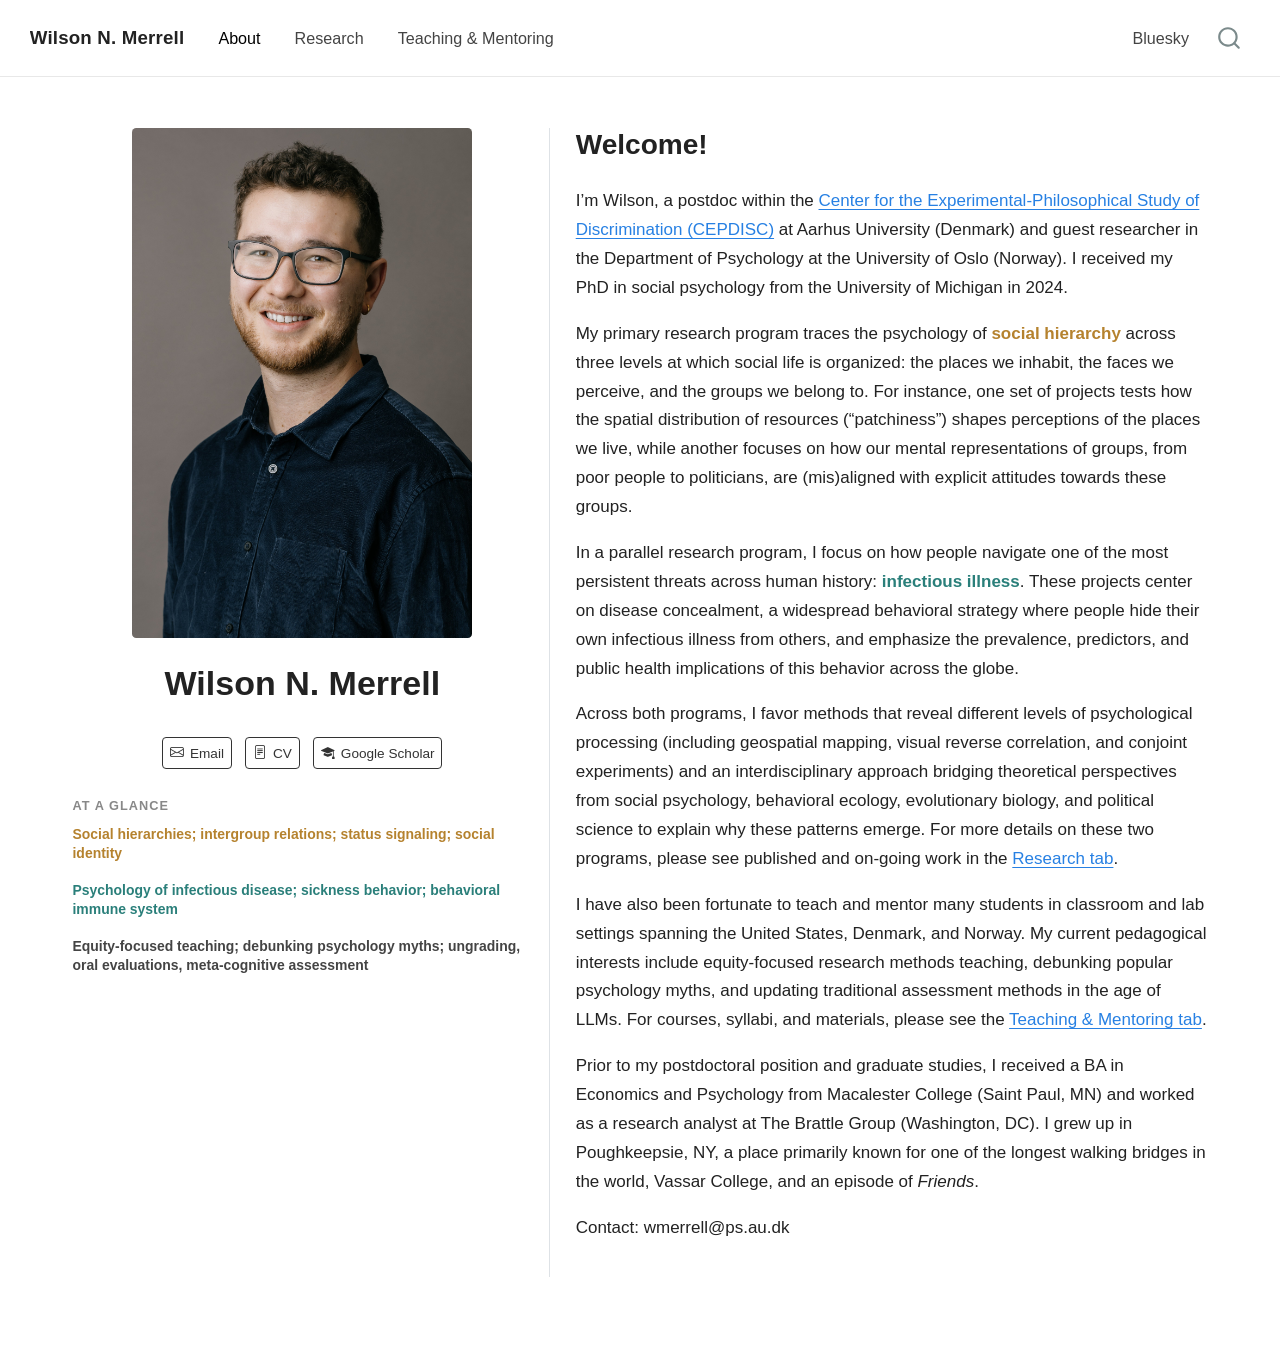
==== commit fe6af091: "Built site for gh-pages" ====
--- a/index.html
+++ b/index.html
@@ -158,7 +158,7 @@
 </div>
 <p><span class="glance-line hierarchy">Social hierarchies; intergroup relations; status signaling; social identity</span></p>
 <p><span class="glance-line disease">Psychology of infectious disease; sickness behavior; behavioral immune system</span></p>
-<p><span class="glance-line pedagogy">Equity-focused teaching; debunking psychology myths; ungrading; oral evaluations; meta-cognitive assessment</span></p>
+<p><span class="glance-line pedagogy">Equity-focused teaching; debunking psychology myths; ungrading, oral evaluations, meta-cognitive assessment</span></p>
 </div>
 <section id="welcome" class="level2">
 <h2 data-anchor-id="welcome">Welcome!</h2>
--- a/styles.css
+++ b/styles.css
@@ -27,6 +27,7 @@
 /* ─── At a Glance block ──────────────────────────────────────────── */
 .at-a-glance {
   margin-top: 1.5rem;
+  text-align: left;
 }
 
 .glance-label {
@@ -152,7 +153,7 @@
 /* ─── Teaching page layout ───────────────────────────────────────── */
 .teaching-layout {
   display: grid;
-  grid-template-columns: 1fr 200px;
+  grid-template-columns: 1fr 350px;
   gap: 2.5rem;
   align-items: start;
 }
@@ -171,7 +172,7 @@
   }
 
   .teaching-photo-col {
-    max-width: 200px;
+    max-width: 350px;
   }
 }
 
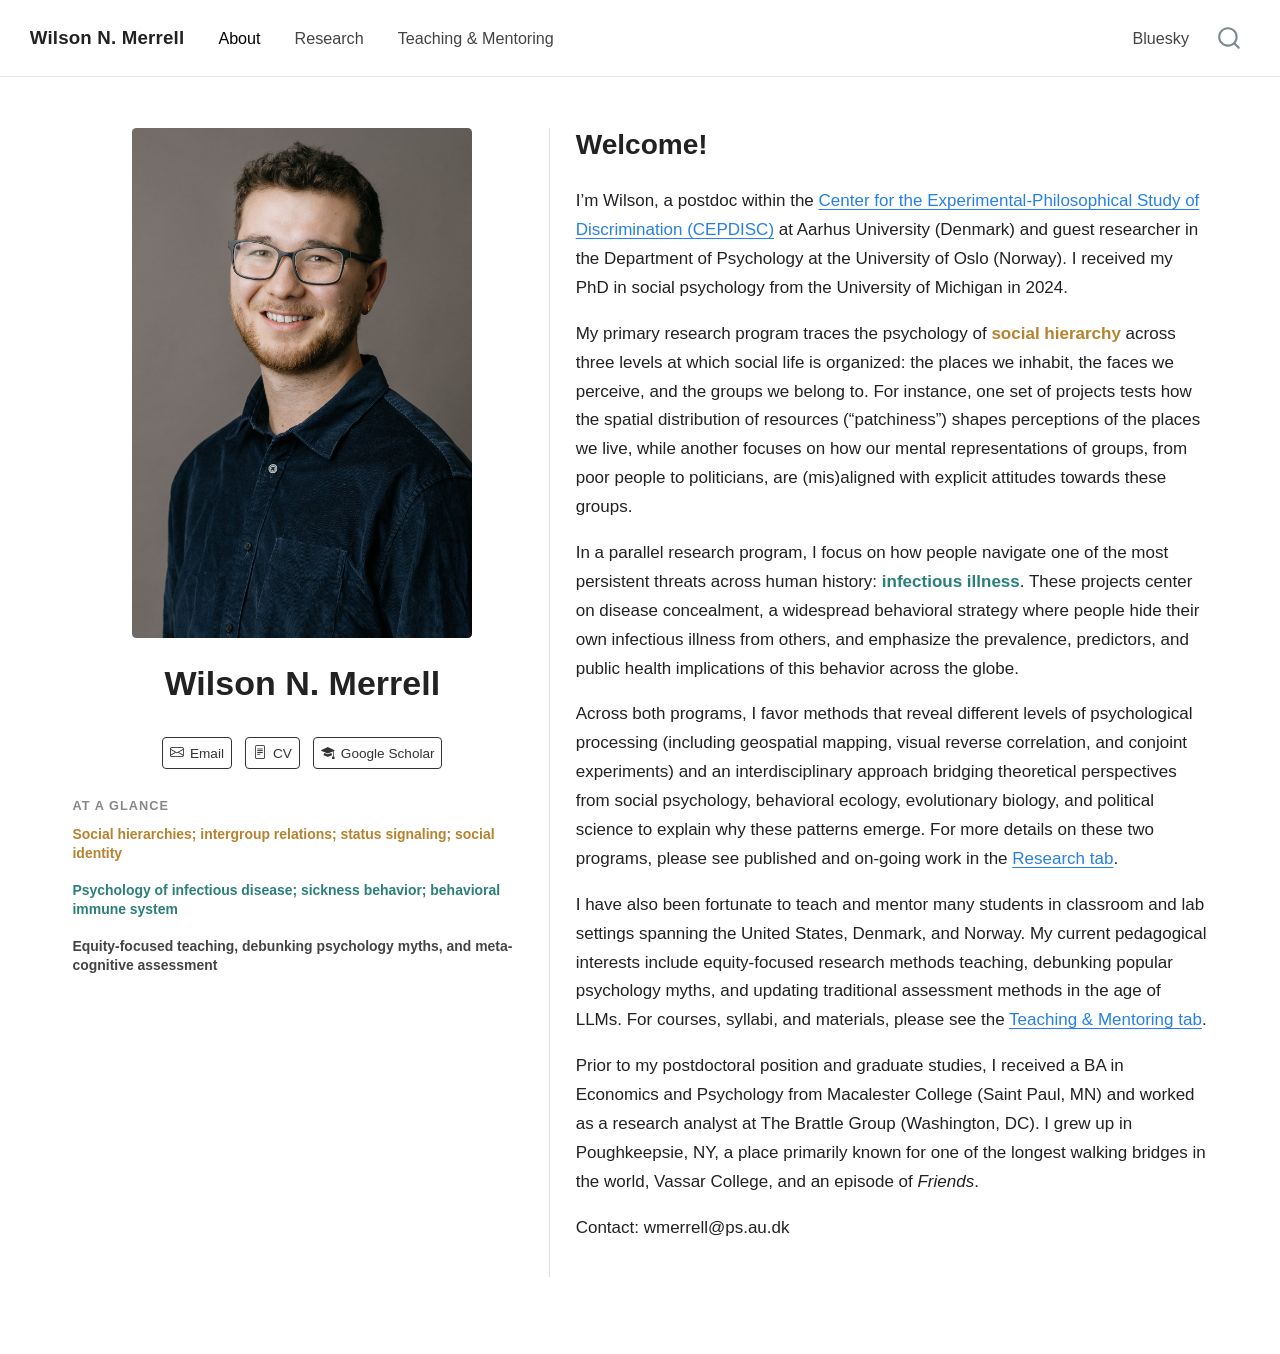
==== commit 8388cde9: "Built site for gh-pages" ====
--- a/index.html
+++ b/index.html
@@ -44,7 +44,7 @@
 <link href="site_libs/quarto-html/quarto-syntax-highlighting-64a204ab8560d761af7679ceaba22944.css" rel="stylesheet" id="quarto-text-highlighting-styles">
 <script src="site_libs/bootstrap/bootstrap.min.js"></script>
 <link href="site_libs/bootstrap/bootstrap-icons.css" rel="stylesheet">
-<link href="site_libs/bootstrap/bootstrap-e9e38fe0a8aa14e9d01fbd3919fcad00.min.css" rel="stylesheet" append-hash="true" id="quarto-bootstrap" data-mode="light">
+<link href="site_libs/bootstrap/bootstrap-ae2c9103b30042684fd5bb4e8472a3ef.min.css" rel="stylesheet" append-hash="true" id="quarto-bootstrap" data-mode="light">
 <script id="quarto-search-options" type="application/json">{
   "location": "navbar",
   "copy-button": false,
@@ -158,7 +158,7 @@
 </div>
 <p><span class="glance-line hierarchy">Social hierarchies; intergroup relations; status signaling; social identity</span></p>
 <p><span class="glance-line disease">Psychology of infectious disease; sickness behavior; behavioral immune system</span></p>
-<p><span class="glance-line pedagogy">Equity-focused teaching; debunking psychology myths; ungrading, oral evaluations, meta-cognitive assessment</span></p>
+<p><span class="glance-line pedagogy">Equity-focused teaching, debunking psychology myths, and meta-cognitive assessment</span></p>
 </div>
 <section id="welcome" class="level2">
 <h2 data-anchor-id="welcome">Welcome!</h2>
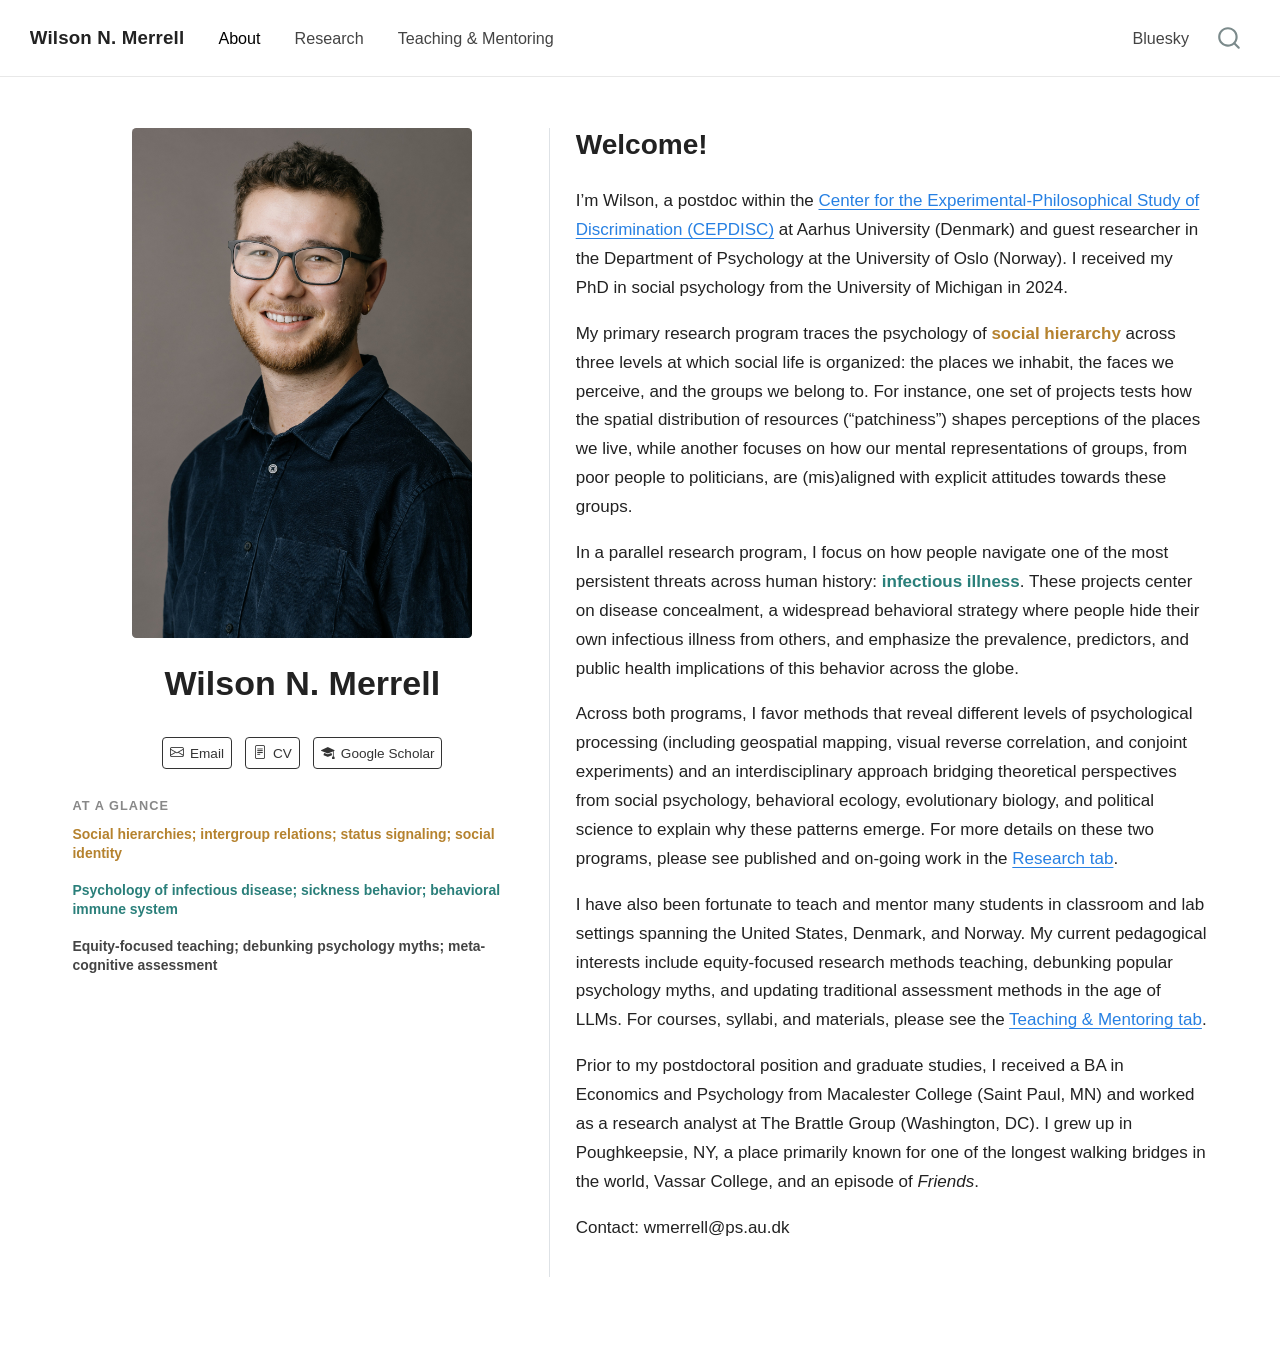
==== commit 9d975b83: "Built site for gh-pages" ====
--- a/index.html
+++ b/index.html
@@ -158,7 +158,7 @@
 </div>
 <p><span class="glance-line hierarchy">Social hierarchies; intergroup relations; status signaling; social identity</span></p>
 <p><span class="glance-line disease">Psychology of infectious disease; sickness behavior; behavioral immune system</span></p>
-<p><span class="glance-line pedagogy">Equity-focused teaching, debunking psychology myths, and meta-cognitive assessment</span></p>
+<p><span class="glance-line pedagogy">Equity-focused teaching; debunking psychology myths; meta-cognitive assessment</span></p>
 </div>
 <section id="welcome" class="level2">
 <h2 data-anchor-id="welcome">Welcome!</h2>
